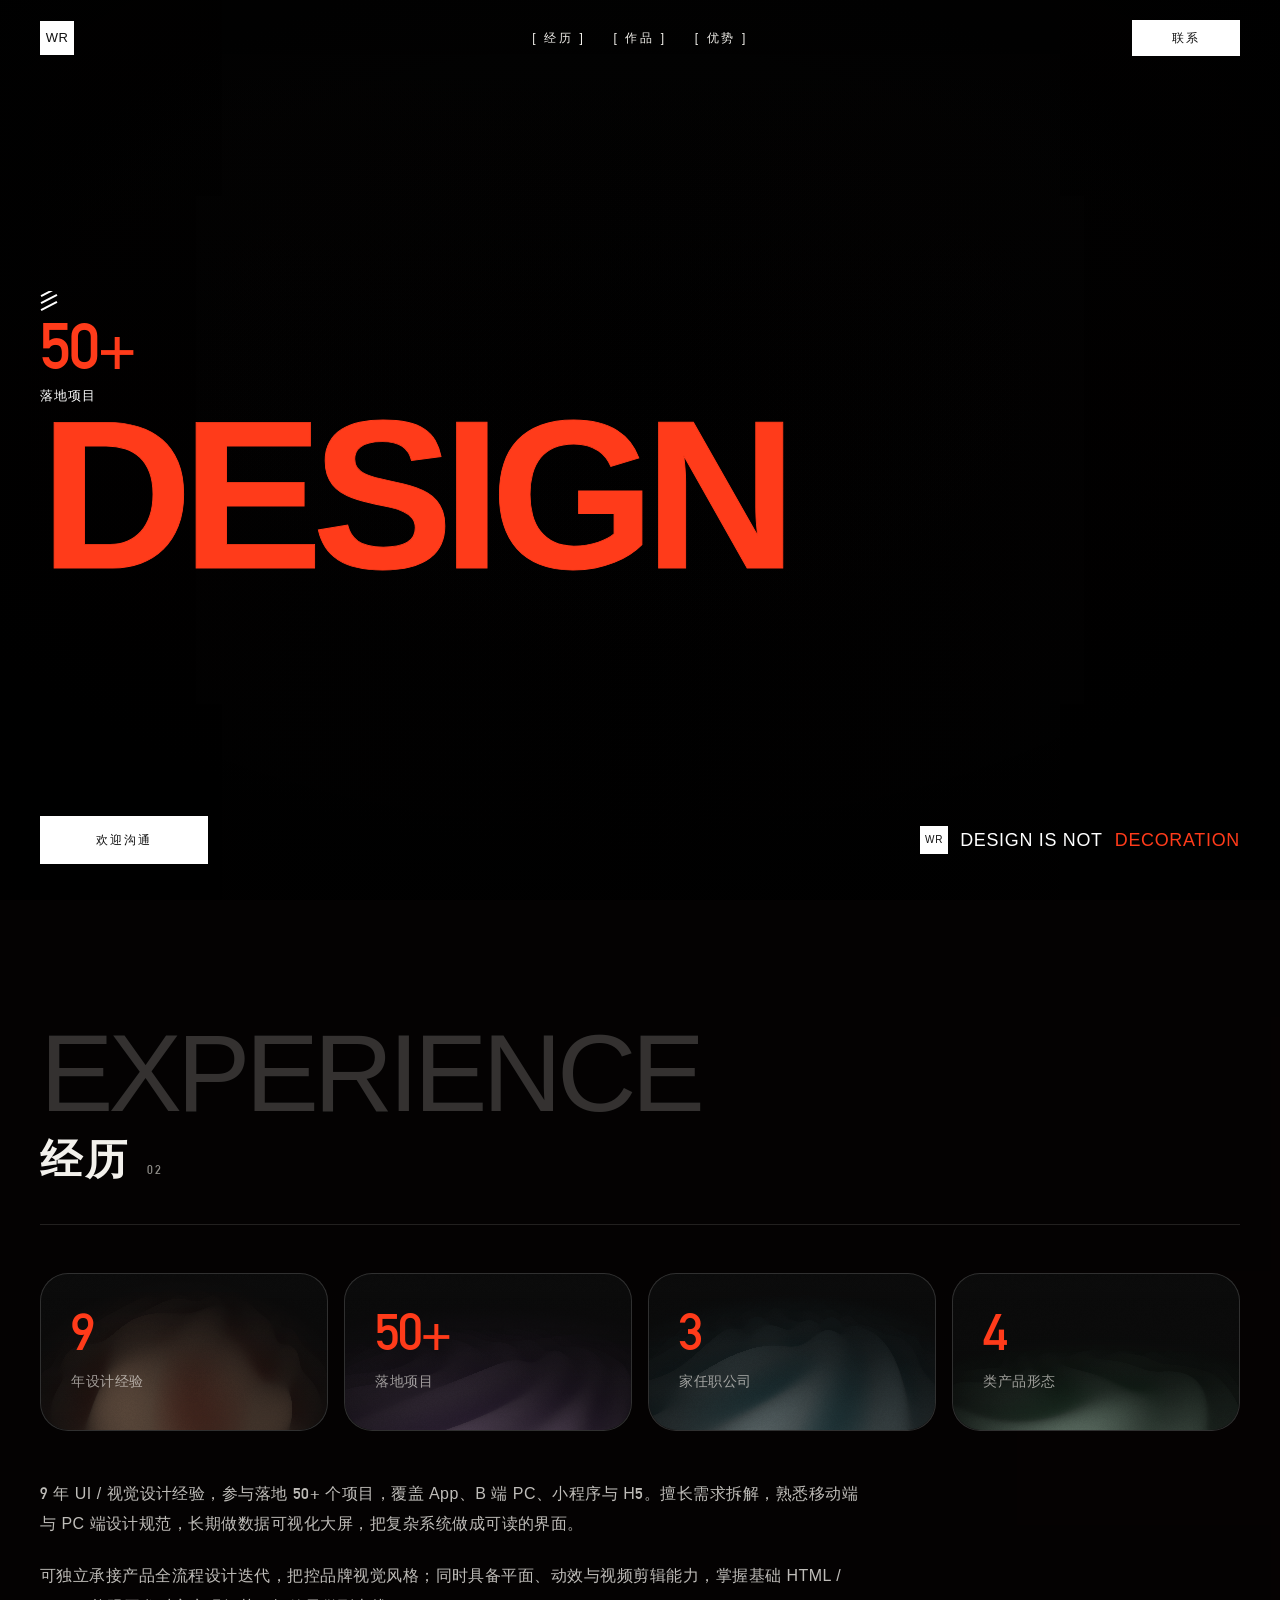
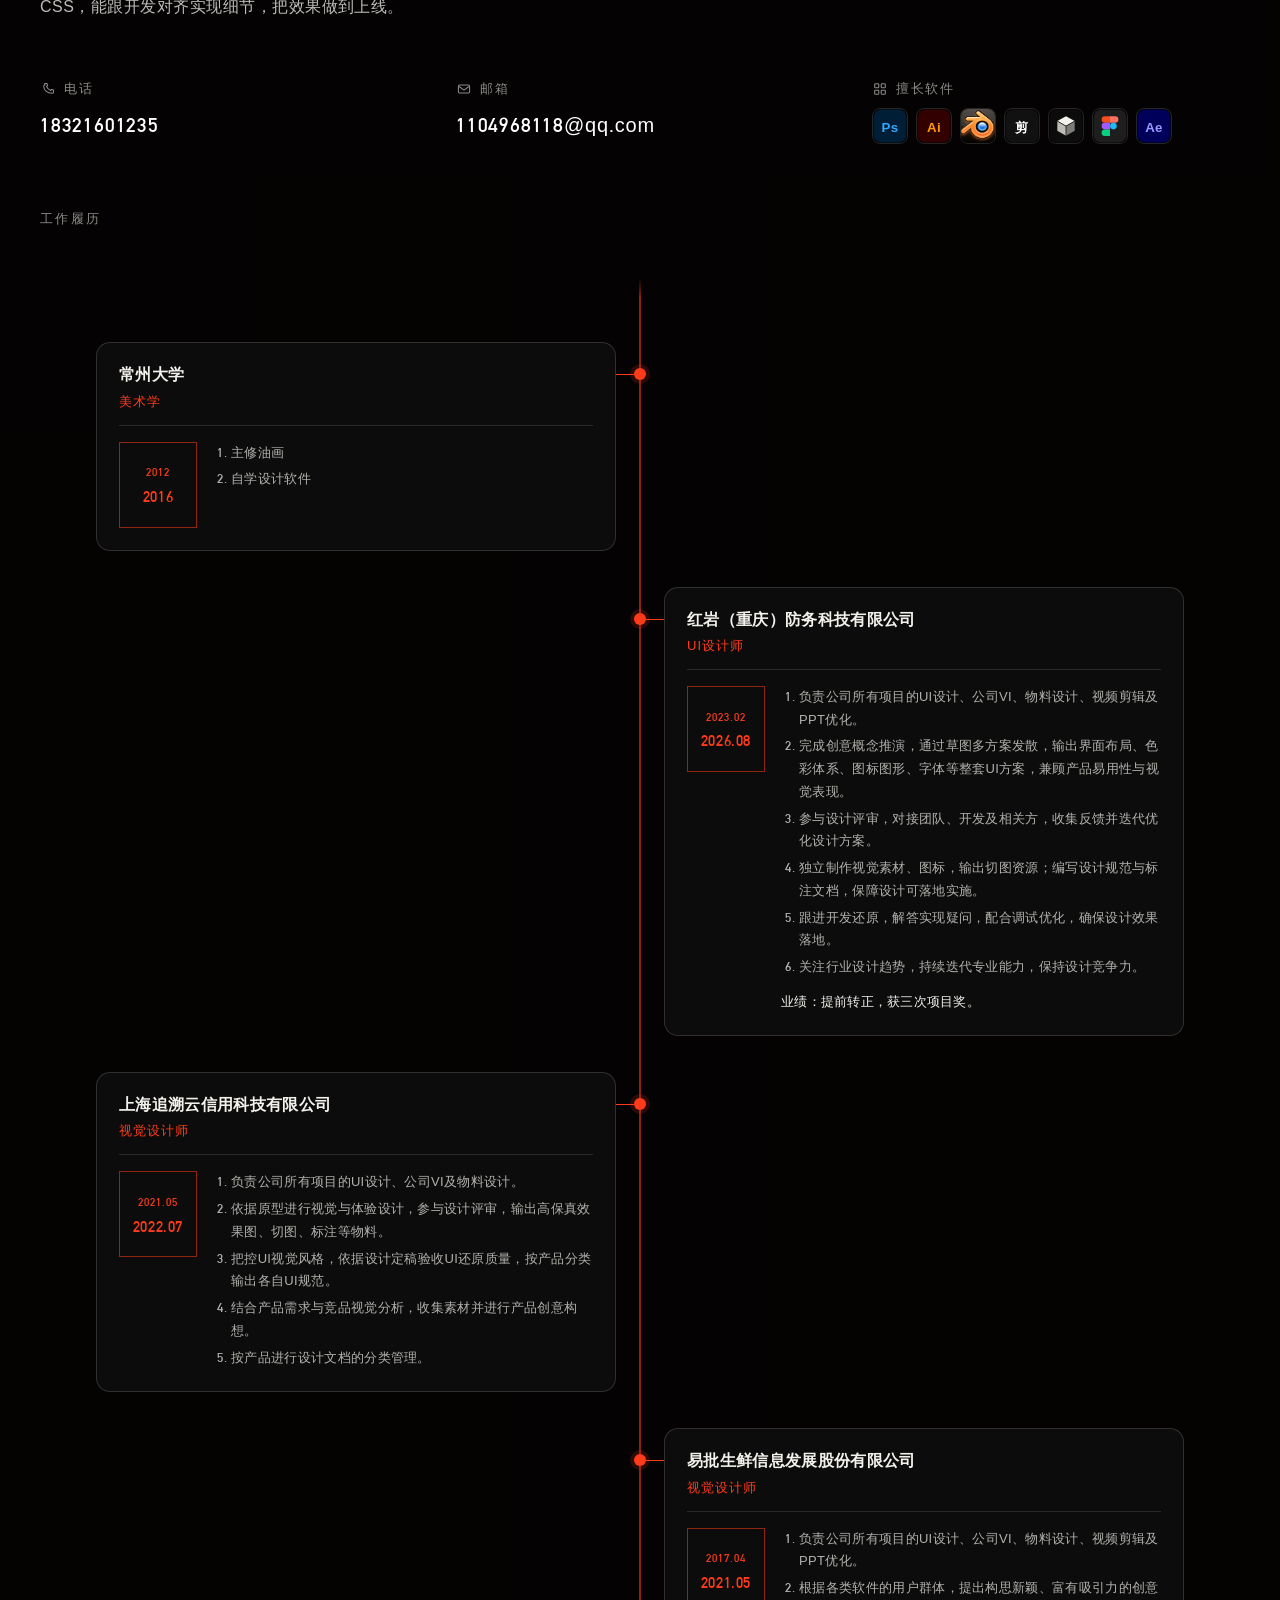
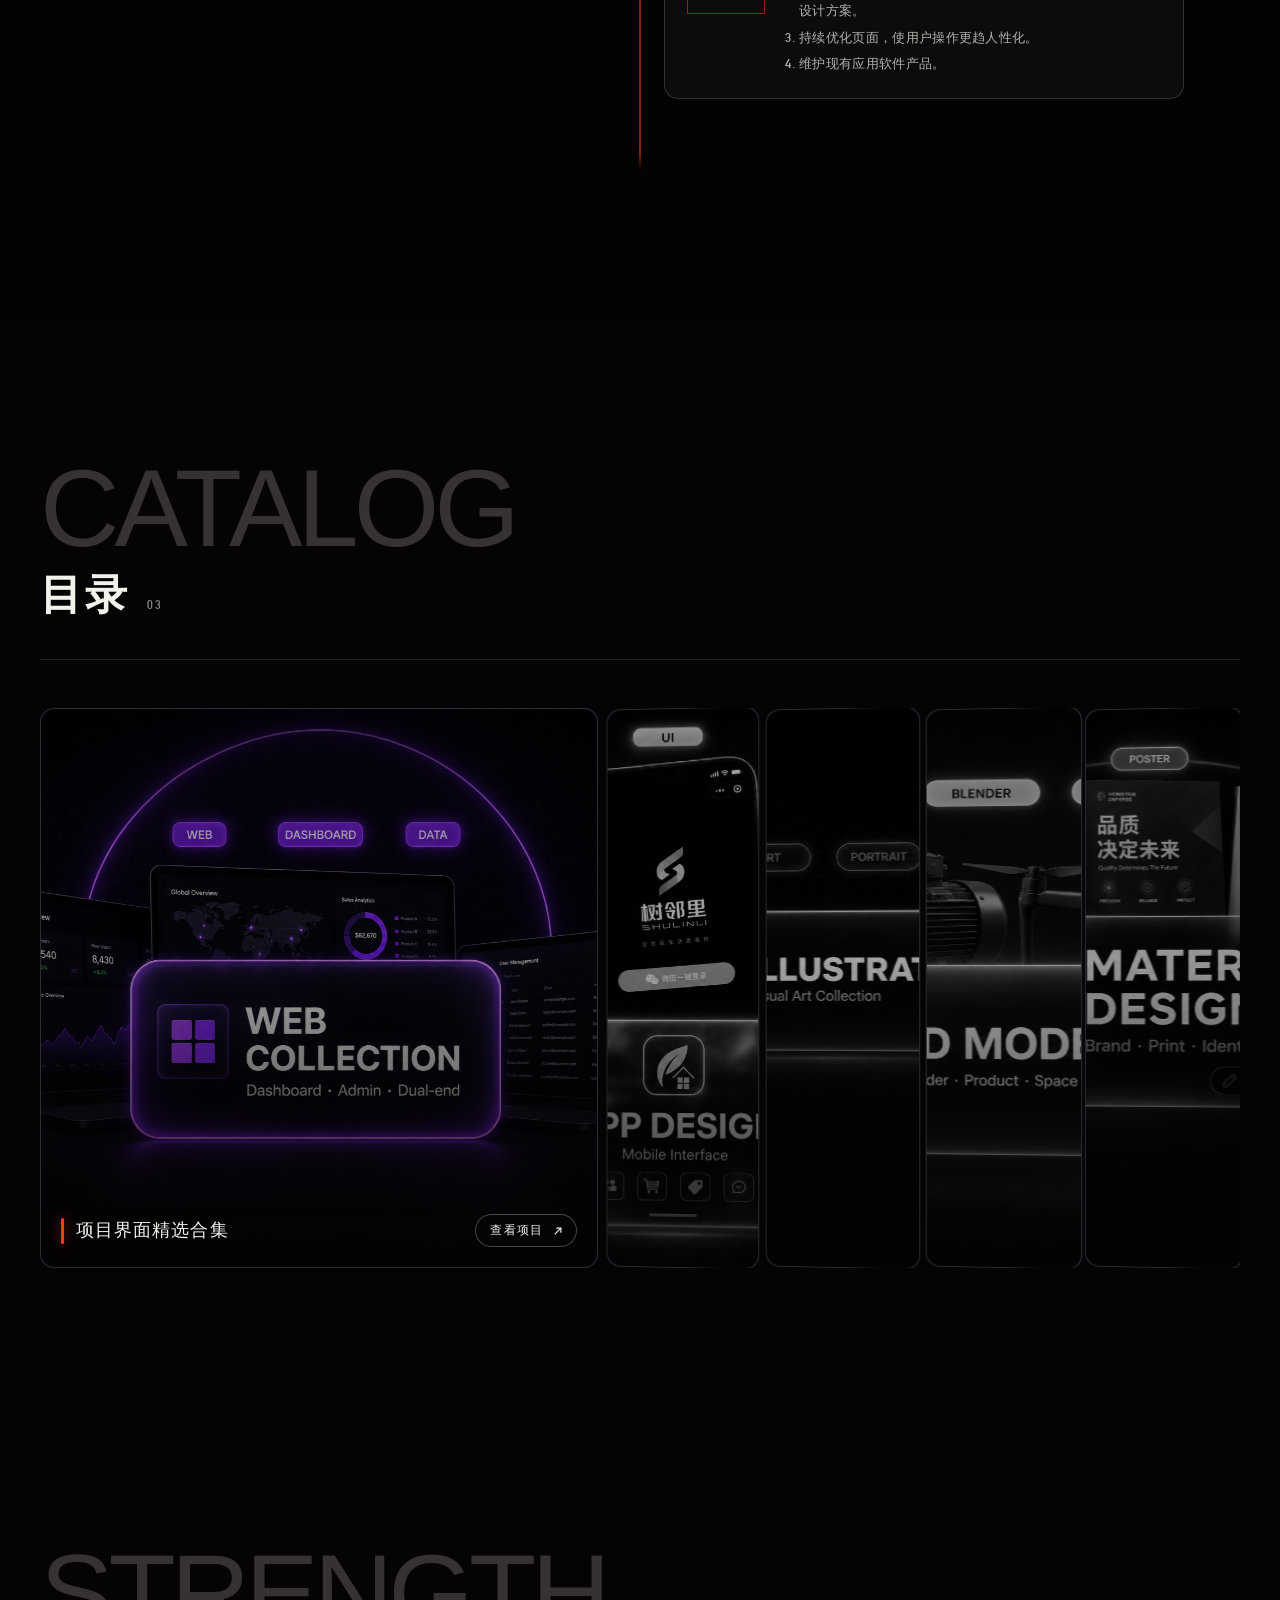
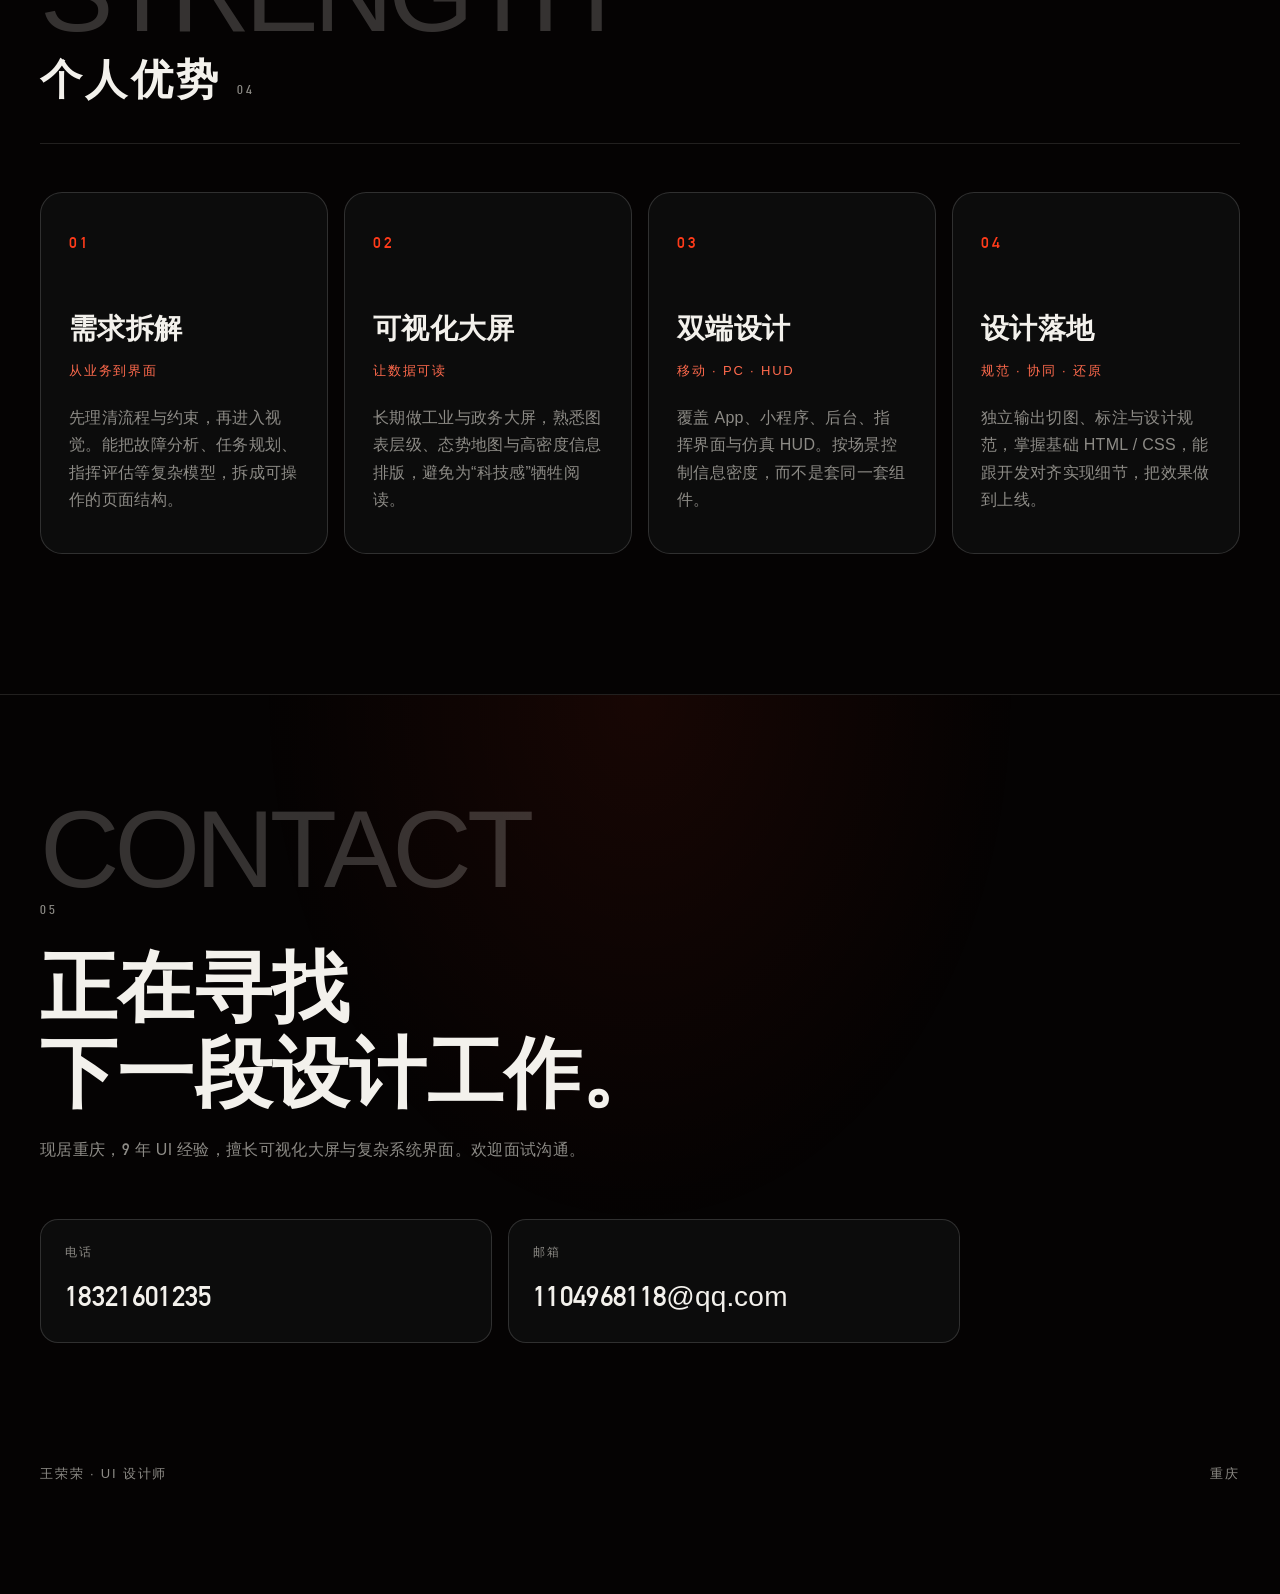
==== index.html @ 86497fc0 "first commit" ====
<!doctype html>
<html lang="zh-CN">
  <head>
    <meta charset="UTF-8" />
    <link
      rel="icon"
      href="data:image/svg+xml,<svg xmlns='http://www.w3.org/2000/svg' viewBox='0 0 64 64'><rect width='64' height='64' fill='%23080908'/><text x='32' y='42' text-anchor='middle' font-family='Arial,sans-serif' font-size='18' font-weight='700' fill='%23FF3B1A'>WR</text></svg>"
    />
    <meta name="viewport" content="width=device-width, initial-scale=1.0" />
    <meta
      name="description"
      content="王荣荣 · UI 设计师作品集。9 年经验，专注复杂系统界面、可视化大屏与产品全流程设计。"
    />
    <title>王荣荣 · UI 设计师</title>
    <script type="module" crossorigin src="/assets/index-Dcr6hESl.js"></script>
    <link rel="stylesheet" crossorigin href="/assets/index-B7VKKVkh.css" />
  </head>
  <body>
    <div id="root"></div>
  </body>
</html>
---- assets/index-B7VKKVkh.css ----
.border-glow-card{--edge-proximity: 0;--cursor-angle: 45deg;--edge-sensitivity: 30;--color-sensitivity: calc(var(--edge-sensitivity) + 20);--border-radius: 28px;--glow-padding: 40px;--cone-spread: 25;position:relative;border-radius:var(--border-radius);isolation:isolate;transform:translateZ(.01px);display:grid;border:1px solid rgb(255 255 255 / 15%);background:var(--card-bg, #120F17);overflow:visible;box-shadow:#0000001a 0 1px 2px,#0000001a 0 2px 4px,#0000001a 0 4px 8px,#0000001a 0 8px 16px,#0000001a 0 16px 32px,#0000001a 0 32px 64px}.border-glow-card--light{border-color:#18181b1f;box-shadow:#18181b0a 0 1px 2px,#18181b0d 0 8px 24px}.border-glow-card--light:after,.border-glow-card--light>.edge-light{mix-blend-mode:normal}.border-glow-card:before,.border-glow-card:after,.border-glow-card>.edge-light{content:"";position:absolute;top:0;right:0;bottom:0;left:0;border-radius:inherit;transition:opacity .25s ease-out;z-index:-1}.border-glow-card:not(:hover):not(.sweep-active):before,.border-glow-card:not(:hover):not(.sweep-active):after,.border-glow-card:not(:hover):not(.sweep-active)>.edge-light{opacity:0;transition:opacity .75s ease-in-out}.border-glow-card:before{border:1px solid transparent;background:linear-gradient(var(--card-bg, #120F17) 0 100%) padding-box,linear-gradient(#fff0,#fff0) border-box,var(--gradient-one, radial-gradient(at 80% 55%, hsla(268, 100%, 76%, 1) 0px, transparent 50%)) border-box,var(--gradient-two, radial-gradient(at 69% 34%, hsla(349, 100%, 74%, 1) 0px, transparent 50%)) border-box,var(--gradient-three, radial-gradient(at 8% 6%, hsla(136, 100%, 78%, 1) 0px, transparent 50%)) border-box,var(--gradient-four, radial-gradient(at 41% 38%, hsla(192, 100%, 64%, 1) 0px, transparent 50%)) border-box,var(--gradient-five, radial-gradient(at 86% 85%, hsla(186, 100%, 74%, 1) 0px, transparent 50%)) border-box,var(--gradient-six, radial-gradient(at 82% 18%, hsla(52, 100%, 65%, 1) 0px, transparent 50%)) border-box,var(--gradient-seven, radial-gradient(at 51% 4%, hsla(12, 100%, 72%, 1) 0px, transparent 50%)) border-box,var(--gradient-base, linear-gradient(#c299ff 0 100%)) border-box;opacity:calc((var(--edge-proximity) - var(--color-sensitivity)) / (100 - var(--color-sensitivity)));-webkit-mask-image:conic-gradient(from var(--cursor-angle) at center,black calc(var(--cone-spread) * 1%),transparent calc((var(--cone-spread) + 15) * 1%),transparent calc((100 - var(--cone-spread) - 15) * 1%),black calc((100 - var(--cone-spread)) * 1%));mask-image:conic-gradient(from var(--cursor-angle) at center,black calc(var(--cone-spread) * 1%),transparent calc((var(--cone-spread) + 15) * 1%),transparent calc((100 - var(--cone-spread) - 15) * 1%),black calc((100 - var(--cone-spread)) * 1%))}.border-glow-card:after{border:1px solid transparent;background:var(--gradient-one, radial-gradient(at 80% 55%, hsla(268, 100%, 76%, 1) 0px, transparent 50%)) padding-box,var(--gradient-two, radial-gradient(at 69% 34%, hsla(349, 100%, 74%, 1) 0px, transparent 50%)) padding-box,var(--gradient-three, radial-gradient(at 8% 6%, hsla(136, 100%, 78%, 1) 0px, transparent 50%)) padding-box,var(--gradient-four, radial-gradient(at 41% 38%, hsla(192, 100%, 64%, 1) 0px, transparent 50%)) padding-box,var(--gradient-five, radial-gradient(at 86% 85%, hsla(186, 100%, 74%, 1) 0px, transparent 50%)) padding-box,var(--gradient-six, radial-gradient(at 82% 18%, hsla(52, 100%, 65%, 1) 0px, transparent 50%)) padding-box,var(--gradient-seven, radial-gradient(at 51% 4%, hsla(12, 100%, 72%, 1) 0px, transparent 50%)) padding-box,var(--gradient-base, linear-gradient(#c299ff 0 100%)) padding-box;-webkit-mask-image:linear-gradient(to bottom,#000,#000),radial-gradient(ellipse at 50% 50%,black 40%,transparent 65%),radial-gradient(ellipse at 66% 66%,black 5%,transparent 40%),radial-gradient(ellipse at 33% 33%,black 5%,transparent 40%),radial-gradient(ellipse at 66% 33%,black 5%,transparent 40%),radial-gradient(ellipse at 33% 66%,black 5%,transparent 40%),conic-gradient(from var(--cursor-angle) at center,transparent 5%,black 15%,black 85%,transparent 95%);mask-image:linear-gradient(to bottom,#000,#000),radial-gradient(ellipse at 50% 50%,black 40%,transparent 65%),radial-gradient(ellipse at 66% 66%,black 5%,transparent 40%),radial-gradient(ellipse at 33% 33%,black 5%,transparent 40%),radial-gradient(ellipse at 66% 33%,black 5%,transparent 40%),radial-gradient(ellipse at 33% 66%,black 5%,transparent 40%),conic-gradient(from var(--cursor-angle) at center,transparent 5%,black 15%,black 85%,transparent 95%);-webkit-mask-composite:source-out,source-over,source-over,source-over,source-over,source-over;mask-composite:subtract,add,add,add,add,add;opacity:calc(var(--fill-opacity, .5) * (var(--edge-proximity) - var(--color-sensitivity)) / (100 - var(--color-sensitivity)));mix-blend-mode:soft-light}.border-glow-card>.edge-light{inset:calc(var(--glow-padding) * -1);pointer-events:none;z-index:1;-webkit-mask-image:conic-gradient(from var(--cursor-angle) at center,black 2.5%,transparent 10%,transparent 90%,black 97.5%);mask-image:conic-gradient(from var(--cursor-angle) at center,black 2.5%,transparent 10%,transparent 90%,black 97.5%);opacity:calc((var(--edge-proximity) - var(--edge-sensitivity)) / (100 - var(--edge-sensitivity)));mix-blend-mode:plus-lighter}.border-glow-card>.edge-light:before{content:"";position:absolute;inset:var(--glow-padding);border-radius:inherit;box-shadow:inset 0 0 0 1px var(--glow-color, hsl(40deg 80% 80% / 100%)),inset 0 0 1px 0 var(--glow-color-60, hsl(40deg 80% 80% / 60%)),inset 0 0 3px 0 var(--glow-color-50, hsl(40deg 80% 80% / 50%)),inset 0 0 6px 0 var(--glow-color-40, hsl(40deg 80% 80% / 40%)),inset 0 0 15px 0 var(--glow-color-30, hsl(40deg 80% 80% / 30%)),inset 0 0 25px 2px var(--glow-color-20, hsl(40deg 80% 80% / 20%)),inset 0 0 50px 2px var(--glow-color-10, hsl(40deg 80% 80% / 10%)),0 0 1px 0 var(--glow-color-60, hsl(40deg 80% 80% / 60%)),0 0 3px 0 var(--glow-color-50, hsl(40deg 80% 80% / 50%)),0 0 6px 0 var(--glow-color-40, hsl(40deg 80% 80% / 40%)),0 0 15px 0 var(--glow-color-30, hsl(40deg 80% 80% / 30%)),0 0 25px 2px var(--glow-color-20, hsl(40deg 80% 80% / 20%)),0 0 50px 2px var(--glow-color-10, hsl(40deg 80% 80% / 10%))}.border-glow-inner{display:flex;flex-direction:column;position:relative;overflow:auto;z-index:1}.gradient-waves-container{position:relative;width:100%;height:100%;overflow:hidden}.accordion-gallery{--ag-accent: #ffffff;--ag-overlay: #060010;--ag-text: #ffffff;--ag-gap: 10px;--ag-radius: 16px;--ag-media-size: 320px;display:flex;flex-direction:row;gap:var(--ag-gap);width:100%;max-width:100%;perspective:1400px;perspective-origin:50% 50%}.accordion-gallery .ag-glow{flex:1 1 0;min-width:0;min-height:0;height:100%;transform-style:preserve-3d;transform-origin:center center;will-change:flex-grow,transform;box-shadow:none}.accordion-gallery .ag-glow .border-glow-inner{height:100%;overflow:hidden;border-radius:inherit}.accordion-gallery--vertical{flex-direction:column}.ag-panel{position:relative;height:100%;min-width:0;min-height:100%;overflow:hidden;border-radius:inherit;cursor:pointer;display:block;text-decoration:none;outline:none;background:transparent;box-shadow:none;-webkit-tap-highlight-color:transparent}.ag-panel:focus-visible{box-shadow:0 0 0 2px var(--ag-accent),0 10px 30px -18px #000c}.ag-panel__frame{position:absolute;top:0;right:0;bottom:0;left:0;overflow:hidden;border-radius:inherit}.ag-panel__media{--ag-gray: 1;--ag-dim: .35;position:absolute;top:50%;left:50%;width:var(--ag-media-size);height:100%;filter:grayscale(var(--ag-gray));will-change:transform,filter}.accordion-gallery--vertical .ag-panel__media{width:100%;height:var(--ag-media-size)}.ag-panel__media img{width:100%;height:100%;max-width:none;object-fit:cover;display:block;-webkit-user-select:none;user-select:none;-webkit-user-drag:none}.ag-panel__overlay{position:absolute;top:0;right:0;bottom:0;left:0;pointer-events:none;background:linear-gradient(180deg,transparent 45%,color-mix(in srgb,var(--ag-overlay) 78%,transparent) 100%),color-mix(in srgb,var(--ag-overlay) calc(var(--ag-dim, .35) * 100%),transparent)}.ag-panel__label{position:absolute;left:20px;bottom:20px;right:20px;display:flex;align-items:center;gap:12px;pointer-events:none;z-index:2}.ag-panel__bar{flex:0 0 auto;width:3px;height:26px;border-radius:3px;background:var(--ag-accent);opacity:0;box-shadow:0 0 12px color-mix(in srgb,var(--ag-accent) 60%,transparent)}.ag-panel__copy{flex:1;min-width:0;display:flex;align-items:center;justify-content:space-between;gap:16px;opacity:0}.ag-panel__text{color:var(--ag-text);font-family:inherit;font-weight:500;font-size:clamp(1rem,1.4vw,1.4rem);letter-spacing:.06em;white-space:nowrap;overflow:hidden;text-overflow:ellipsis;text-shadow:0 2px 14px rgba(0,0,0,.55)}.ag-panel__open{flex:0 0 auto;display:inline-flex;align-items:center;gap:8px;padding:7px 12px 7px 14px;border:1px solid rgba(243,241,236,.28);border-radius:999px;color:var(--ag-text);background:#08080873;font-family:inherit;font-size:12px;font-weight:500;letter-spacing:.12em;white-space:nowrap;text-shadow:none;-webkit-backdrop-filter:blur(10px);backdrop-filter:blur(10px);cursor:pointer}.ag-panel__open svg{width:12px;height:12px;stroke:currentColor;stroke-width:1.6;fill:none;stroke-linecap:round;stroke-linejoin:round}.ag-panel--active .ag-panel__open{pointer-events:auto}.ag-panel__open:hover{color:var(--ag-accent);border-color:color-mix(in srgb,var(--ag-accent) 70%,transparent)}@media (max-width: 520px){.accordion-gallery{flex-direction:column;perspective:none;height:auto!important}.ag-glow,.ag-panel{min-height:84px;transform:none!important}.accordion-gallery .ag-panel__media{width:100%;height:var(--ag-media-size)}}@media (prefers-reduced-motion: reduce){.ag-panel,.ag-panel__media{will-change:auto}}.project-modal{position:fixed;top:0;right:0;bottom:0;left:0;z-index:80;display:grid;place-items:center;padding:24px}.project-modal-backdrop{position:absolute;top:0;right:0;bottom:0;left:0;border:0;padding:0;background:#050303c7;cursor:pointer}.project-modal-frame{position:relative;z-index:1;display:grid;grid-template-rows:auto minmax(0,1fr);width:min(1204px,calc((100vw - 48px)*.7));height:min(960px,calc(100vh - 48px));overflow:hidden;border:1px solid var(--line);border-radius:18px;background:#0c0c0c;box-shadow:0 40px 80px #00000073}.project-modal-head{display:flex;align-items:flex-start;justify-content:space-between;gap:24px;padding:22px 28px;border-bottom:1px solid var(--line)}.project-modal-head p{color:var(--muted);font-size:12px;letter-spacing:.16em}.project-modal-head h2{margin-top:6px;font-family:var(--sans);font-size:28px;font-weight:600;letter-spacing:.04em;line-height:1.3}.project-modal-close{position:relative;flex:0 0 auto;width:42px;height:42px;border:1px solid var(--line);border-radius:50%;background:transparent;cursor:pointer}.project-modal-close span{position:absolute;left:12px;right:12px;top:50%;height:1px;background:var(--paper)}.project-modal-close span:first-child{transform:rotate(45deg)}.project-modal-close span:last-child{transform:rotate(-45deg)}.project-modal-close:hover{border-color:var(--accent)}.project-modal-close:hover span{background:var(--accent)}.project-modal-body{min-height:0;overflow:auto;background:#090909;scrollbar-width:thin;scrollbar-color:rgba(255,59,26,.55) #121010}.project-modal-body::-webkit-scrollbar{width:6px}.project-modal-body::-webkit-scrollbar-track{background:#121010;border-left:1px solid rgba(243,241,236,.06)}.project-modal-body::-webkit-scrollbar-thumb{background:linear-gradient(180deg,#ff6a4dd9,#ff3b1ae6);border-radius:999px}.project-modal-body::-webkit-scrollbar-thumb:hover{background:#ff3b1a}.project-modal-pages{display:flex;flex-direction:column}.project-modal-pages.is-gallery{gap:32px;padding:32px}.project-modal-pages.is-gallery img{width:auto;max-width:100%;margin:0 auto}.project-modal-pages img,.project-modal-body img{width:100%;max-width:none;height:auto;display:block;image-rendering:auto}.project-modal-stage{min-height:100%;background:#090909}@media (max-width: 860px){.project-modal{padding:12px}.project-modal-frame{width:calc(100vw - 24px);height:calc(100vh - 24px);border-radius:14px}.project-modal-head{padding:16px 18px}.project-modal-head h2{font-size:20px}}.grainient-container{position:relative;width:100%;height:100%;overflow:hidden}@font-face{font-family:DIN Alternate;src:url(/fonts/DINAlternate-Bold.ttf) format("truetype");font-weight:100 900;font-style:normal;font-display:swap;unicode-range:U+0030-0039,U+002B,U+0025,U+002E,U+002C,U+002D}:root{--bg: #080908;--bg-2: #101110;--paper: #f3f1ec;--muted: #8d8b86;--line: rgba(243, 241, 236, .12);--accent: #ff3b1a;--sage: #ff6a4d;--shell: 1700px;--font: "DIN Alternate", "PingFang SC", "Hiragino Sans GB", "Microsoft YaHei", sans-serif;--serif: var(--font);--sans: var(--font);--latin: var(--font);--display: var(--font)}*{box-sizing:border-box;margin:0;padding:0}html{scroll-behavior:smooth;scroll-padding-top:76px;overflow-x:hidden;scrollbar-width:thin;scrollbar-color:rgba(243,241,236,.28) transparent}html::-webkit-scrollbar,body::-webkit-scrollbar{width:8px}html::-webkit-scrollbar-track,body::-webkit-scrollbar-track{background:#050303}html::-webkit-scrollbar-thumb,body::-webkit-scrollbar-thumb{background:#f3f1ec38;border-radius:999px}html::-webkit-scrollbar-thumb:hover,body::-webkit-scrollbar-thumb:hover{background:#ff3b1ab8}body{font-family:var(--sans);background:#050303;color:var(--paper);font-weight:300;line-height:1.7;letter-spacing:.02em}#root,.page{position:relative;min-height:100%}.page-bg{position:fixed;top:0;right:0;bottom:0;left:0;z-index:0;pointer-events:none}main{position:relative;z-index:1}a{color:inherit;text-decoration:none}img,svg,video,canvas{display:block;max-width:100%}.page-bg canvas{max-width:none;width:100%;height:100%}.shell{width:min(calc(100% - 80px),var(--shell));margin:0 auto}.kicker{display:flex;align-items:center;gap:14px;color:var(--accent);font-family:var(--latin);font-size:15px;letter-spacing:.18em;text-transform:uppercase}.kicker span{font-style:normal;font-family:var(--sans);font-size:12px;letter-spacing:.22em;color:var(--muted)}.clip{overflow:hidden;display:block}.clip-inner{display:block}.intro-curtain{position:fixed;top:0;right:0;bottom:0;left:0;z-index:50;display:grid;place-items:center;background:#050303}.intro-curtain-mark{width:52px;height:52px;display:grid;place-items:center;font-family:var(--display);font-size:18px;letter-spacing:.04em;background:#fff;color:#111}.section{padding:140px 0}.section-head{display:flex;flex-direction:column;align-items:stretch;padding-bottom:28px;margin-bottom:48px;border-bottom:1px solid var(--line)}.section-en-clip{margin-bottom:6px}.section-en{margin:0;font-family:var(--display);font-size:clamp(52px,8.6vw,128px);font-weight:400;line-height:.82;letter-spacing:-.045em;text-transform:uppercase;color:#f3f1ec33}.section-head-row{display:flex;align-items:baseline;justify-content:space-between;gap:24px}.section-head h2{font-family:var(--serif);font-size:42px;font-weight:600;letter-spacing:.08em}.section-head--start .section-en,.section-head--start .section-head-row,.section-head--start h2{text-align:left}.section-head--start .section-head-row{justify-content:flex-start;gap:16px}[data-reveal]{overflow:hidden}.nav{position:fixed;inset:0 0 auto;z-index:20;transition:background .35s ease,border-color .35s ease;border-bottom:1px solid transparent}.nav.is-solid{background:#080908db;border-bottom-color:var(--line);-webkit-backdrop-filter:blur(16px);backdrop-filter:blur(16px)}.nav-inner{height:76px;display:grid;grid-template-columns:1fr auto 1fr;align-items:center}.brand{display:flex;align-items:center}.brand-mark{width:34px;height:34px;display:grid;place-items:center;font-family:var(--display);font-size:13px;letter-spacing:.04em;background:#fff;color:#111}.nav-links{display:flex;gap:28px}.nav-links a{font-size:12px;color:var(--paper);letter-spacing:.22em;text-transform:uppercase}.nav-links a:before{content:"[";margin-right:6px;color:inherit}.nav-links a:after{content:"]";margin-left:6px;color:inherit}.nav-links a:hover{color:var(--accent)}.nav-contact{justify-self:end;min-width:108px;height:36px;display:grid;place-items:center;border:0;background:#fff;color:#111;font-size:12px;font-weight:500;letter-spacing:.16em}.nav-contact:hover{background:var(--accent);color:#fff}.hero{position:relative;min-height:100vh;overflow:hidden;display:flex;flex-direction:column}.hero-video-shift,.hero-veil{position:absolute;top:0;right:0;bottom:0;left:0;width:100%;height:100%}.hero-video-shift{overflow:hidden;z-index:0}.hero-video{width:100%;height:100%;object-fit:cover;z-index:0;background:#000;filter:brightness(.34) contrast(1.1) saturate(.8)}.hero-veil{background:radial-gradient(ellipse 68% 60% at 48% 40%,#05030300,#0503031f 44%,#0000009e),linear-gradient(90deg,#0503036b,#0503031a,#05030375),linear-gradient(180deg,#08090847,#0503030f 40%,#000000b8);box-shadow:inset 0 0 120px 52px #00000085;pointer-events:none;z-index:1}.hero-stage{position:relative;z-index:2;flex:1;min-height:0;display:flex;align-items:center}.hero-copy{display:flex;flex-direction:column;align-items:flex-start;gap:10px;padding-top:48px}.hero-stat-clip{width:auto}.hero-mega{margin:0;width:auto;max-width:none;font-family:PingFang SC,Hiragino Sans GB,sans-serif;font-size:clamp(100px,16.5vw,280px);font-weight:600;line-height:.74;letter-spacing:-.05em;color:var(--accent);text-align:left;pointer-events:none;text-transform:uppercase;-webkit-text-stroke:.9px currentColor}.hero-stat{color:#fff}.tally{display:flex;flex-direction:column;gap:5px;margin-bottom:12px}.tally i{display:block;width:18px;height:2px;background:#fff;transform:rotate(-28deg)}.hero-stat strong{display:block;font-family:var(--display);font-size:64px;line-height:.9;color:var(--accent);letter-spacing:-.03em}.hero-stat span:last-child{display:block;margin-top:8px;font-size:13px;letter-spacing:.08em;color:#fff}.hero-bar{position:relative;z-index:4;padding-bottom:36px}.hero-bar-inner{display:flex;align-items:center;justify-content:space-between;gap:24px}.hero-cta{display:inline-grid;place-items:center;min-width:168px;height:48px;padding:0 22px;background:#fff;color:#111;font-size:12px;font-weight:500;letter-spacing:.16em}.hero-cta:hover{background:var(--accent);color:#fff}.hero-slogan{display:flex;align-items:center;gap:12px;font-family:var(--display);font-size:clamp(14px,1.4vw,22px);letter-spacing:.04em;color:#fff}.hero-slogan em{font-style:normal;color:var(--accent)}.hero-mark{width:28px;height:28px;display:grid;place-items:center;font-size:10px;background:#fff;color:#111}.about{padding:128px 0 140px;background:#05030338}.about-stats{list-style:none;display:grid;grid-template-columns:repeat(4,minmax(0,1fr));gap:16px;margin-bottom:48px}.about-lead{max-width:820px;display:grid;gap:22px;margin-bottom:56px}.about-lead p{color:#f3f1ecc7;font-size:16px;line-height:1.9;letter-spacing:.03em}.about-tools{display:flex;flex-direction:column;align-items:flex-start;gap:8px}.about-tools ul{list-style:none;display:flex;flex-wrap:wrap;align-items:center;gap:8px;margin:0;padding:0}.about-tools li{display:flex}.about-tools .tool-icon{display:grid;place-items:center;width:36px;height:36px;border-radius:8px;overflow:hidden;border:1px solid #252525;box-sizing:border-box;transition:border-color .2s ease,transform .2s ease}.about-tools .tool-icon:hover{border-color:#f3f1ec47;transform:translateY(-1px)}.about-tools .tool-icon svg,.about-tools .tool-icon img{width:100%;height:100%;display:block;border:0;border-radius:0;object-fit:cover}.about-contacts{list-style:none;display:grid;grid-template-columns:repeat(3,minmax(0,1fr));gap:24px 48px;margin-bottom:64px}.about-stats li{min-height:0;overflow:visible}.stat-glow{height:100%;min-height:156px;box-shadow:none}.stat-glow .border-glow-inner{height:100%;overflow:hidden;border-radius:inherit}.glow-card{position:relative;overflow:hidden;isolation:isolate;display:flex;flex-direction:column;justify-content:center;gap:14px;min-height:156px;padding:28px 30px;background:transparent}.glow-card-waves{position:absolute;top:0;right:0;bottom:0;left:0;z-index:0;pointer-events:none}.glow-card-waves:after{content:"";position:absolute;top:0;right:0;bottom:0;left:0;background:linear-gradient(180deg,#0808080f,#08080847);pointer-events:none}.glow-card>:not(.glow-card-waves){position:relative;z-index:1}.about-stats strong{font-family:var(--display);font-size:clamp(40px,4vw,56px);font-weight:400;line-height:.9;letter-spacing:-.04em;color:var(--accent)}.about-stats span{color:#f3f1ec9e;font-size:14px;letter-spacing:.04em}.about-contacts a,.about-contacts div{display:flex;flex-direction:column;justify-content:flex-start;gap:8px;color:inherit}.about-contact-label{display:flex;align-items:center;gap:8px;color:var(--muted);font-size:13px;letter-spacing:.12em}.about-contact-label svg{width:16px;height:16px;stroke:currentColor;fill:none;stroke-width:1.6}.about-contacts strong{font-size:20px;font-weight:400;letter-spacing:.04em;color:#fff;overflow-wrap:anywhere}.about-contacts a:hover strong{color:var(--accent)}.about-resume-title{margin-bottom:36px;color:var(--muted);font-size:13px;letter-spacing:.18em}.resume-track{--axis: rgba(255, 59, 26, .55);position:relative;list-style:none;padding:58px 0 66px}.resume-track:before{content:"";position:absolute;left:50%;top:12px;bottom:12px;width:2px;transform:translate(-50%);background:linear-gradient(180deg,transparent,var(--axis) 20px,var(--axis) calc(100% - 20px),transparent)}.resume-track>li{display:grid;grid-template-columns:minmax(0,1fr) 48px minmax(0,1fr);grid-auto-flow:dense;align-items:start;padding:18px 0}.resume-track>li.is-left .resume-glow,.resume-track>li.is-right .resume-glow,.resume-rail{grid-row:1}.resume-track>li.is-left .resume-glow{grid-column:1;justify-self:end}.resume-track>li.is-right .resume-glow{grid-column:3;justify-self:start}.resume-rail{grid-column:2;position:relative;height:12px;margin-top:26px;display:flex;align-items:center;justify-content:center}.resume-dot{width:12px;height:12px;border-radius:50%;background:var(--accent);box-shadow:0 0 0 4px #ff3b1a29;z-index:1}.resume-stem{position:absolute;top:50%;height:1px;background:var(--accent)}.resume-track>li.is-left .resume-stem{left:0;right:calc(50% - 6px)}.resume-track>li.is-right .resume-stem{left:calc(50% - 6px);right:0}.resume-glow{width:min(100%,520px);box-shadow:none}.resume-glow .border-glow-inner{overflow:hidden;border-radius:inherit}.resume-card{padding:20px 22px 22px;background:transparent}.resume-card-head{margin-bottom:16px;padding-bottom:12px;border-bottom:1px solid var(--line)}.resume-card-head h3{font-family:var(--sans);font-size:16px;font-weight:600;letter-spacing:.02em;line-height:1.45}.resume-card-head p{margin-top:4px;color:var(--accent);font-size:13px;letter-spacing:.08em}.resume-card-body{display:grid;grid-template-columns:78px minmax(0,1fr);gap:16px;align-items:start}.resume-cal{display:flex;flex-direction:column;align-items:center;justify-content:center;gap:6px;min-height:86px;padding:10px 6px;border:1px solid color-mix(in srgb,var(--accent) 55%,transparent);color:var(--accent);text-align:center}.resume-cal span{font-size:11px;letter-spacing:.08em}.resume-cal strong{font-size:15px;font-weight:600;letter-spacing:.04em;line-height:1.2}.resume-copy ol{margin:0;padding-left:18px;list-style:decimal;color:#f3f1ecb8;font-size:13px;line-height:1.75}.resume-copy li+li{margin-top:4px}.resume-highlight{margin-top:12px;color:var(--paper);font-size:13px;font-weight:500;letter-spacing:.02em}.section.works{overflow:visible}@media (max-width: 860px){.works-gallery.accordion-gallery{flex-direction:column;perspective:none;height:auto!important}.works-gallery .ag-glow,.works-gallery .ag-panel{min-height:96px;transform:none!important}.works-gallery .ag-panel__media{width:100%;height:var(--ag-media-size)}}.strength-grid{display:grid;grid-template-columns:repeat(4,1fr);gap:16px}.strength-glow{height:100%;min-height:320px;box-shadow:none}.strength-glow .border-glow-inner{height:100%;overflow:hidden;border-radius:inherit}.strength-card{padding:36px 28px 40px;min-height:320px}.strength-index{display:block;margin-bottom:48px;color:var(--accent);font-family:var(--latin);letter-spacing:.16em}.strength-card h3{font-family:var(--serif);font-size:28px;font-weight:600;margin-bottom:8px}.strength-sub{color:var(--sage);font-size:13px;letter-spacing:.14em;margin-bottom:22px}.strength-card p:last-child{color:var(--muted)}.contact{min-height:100vh;display:grid;align-items:center;background:radial-gradient(ellipse at 50% 0%,rgba(255,59,26,.08),transparent 42%);border-top:1px solid var(--line)}.contact-head{margin-bottom:12px;border-bottom:0;padding-bottom:0}.contact h2{margin:24px 0 20px;font-family:var(--serif);font-size:clamp(52px,6vw,96px);font-weight:600;line-height:1.12}.contact-lead{color:var(--muted);margin-bottom:56px}.contact-actions{display:grid;grid-template-columns:1fr 1fr;gap:16px;max-width:920px}.contact-glow{box-shadow:none}.contact-glow .border-glow-inner{overflow:hidden;border-radius:inherit}.contact-actions a{display:flex;flex-direction:column;gap:10px;padding:22px 24px;font-family:var(--serif);font-size:28px}.contact-actions small{font-family:var(--sans);font-size:12px;letter-spacing:.2em;color:var(--muted)}.contact-actions a:hover{color:var(--accent)}.site-foot{margin-top:120px;display:flex;justify-content:space-between;color:var(--muted);font-size:13px;letter-spacing:.14em}@media (max-width: 1200px){.about-stats{grid-template-columns:repeat(2,minmax(0,1fr))}.strength-grid{grid-template-columns:1fr 1fr}}@media (max-width: 860px){.shell{width:min(calc(100% - 32px),var(--shell))}.nav-inner,.strength-grid,.contact-actions,.about-stats,.about-contacts{grid-template-columns:1fr}.nav-links{display:none}.hero-mega{font-size:96px;letter-spacing:-.06em;-webkit-text-stroke:.5px currentColor}.hero-copy{padding-top:88px;gap:8px}.resume-track{padding-left:0}.resume-track:before{left:11px;transform:none}.resume-track>li{grid-template-columns:24px minmax(0,1fr);padding:12px 0}.resume-track>li.is-left .resume-glow,.resume-track>li.is-right .resume-glow{grid-column:2;justify-self:stretch;width:100%}.resume-rail{grid-column:1;margin-top:18px}.resume-track>li.is-left .resume-stem,.resume-track>li.is-right .resume-stem{left:50%;right:-12px}.resume-card-body{grid-template-columns:1fr}.resume-cal{flex-direction:row;justify-content:flex-start;gap:10px;min-height:0;width:fit-content;padding:8px 12px}.contact h2{font-size:40px}}@media (prefers-reduced-motion: reduce){.intro-curtain{display:none}}
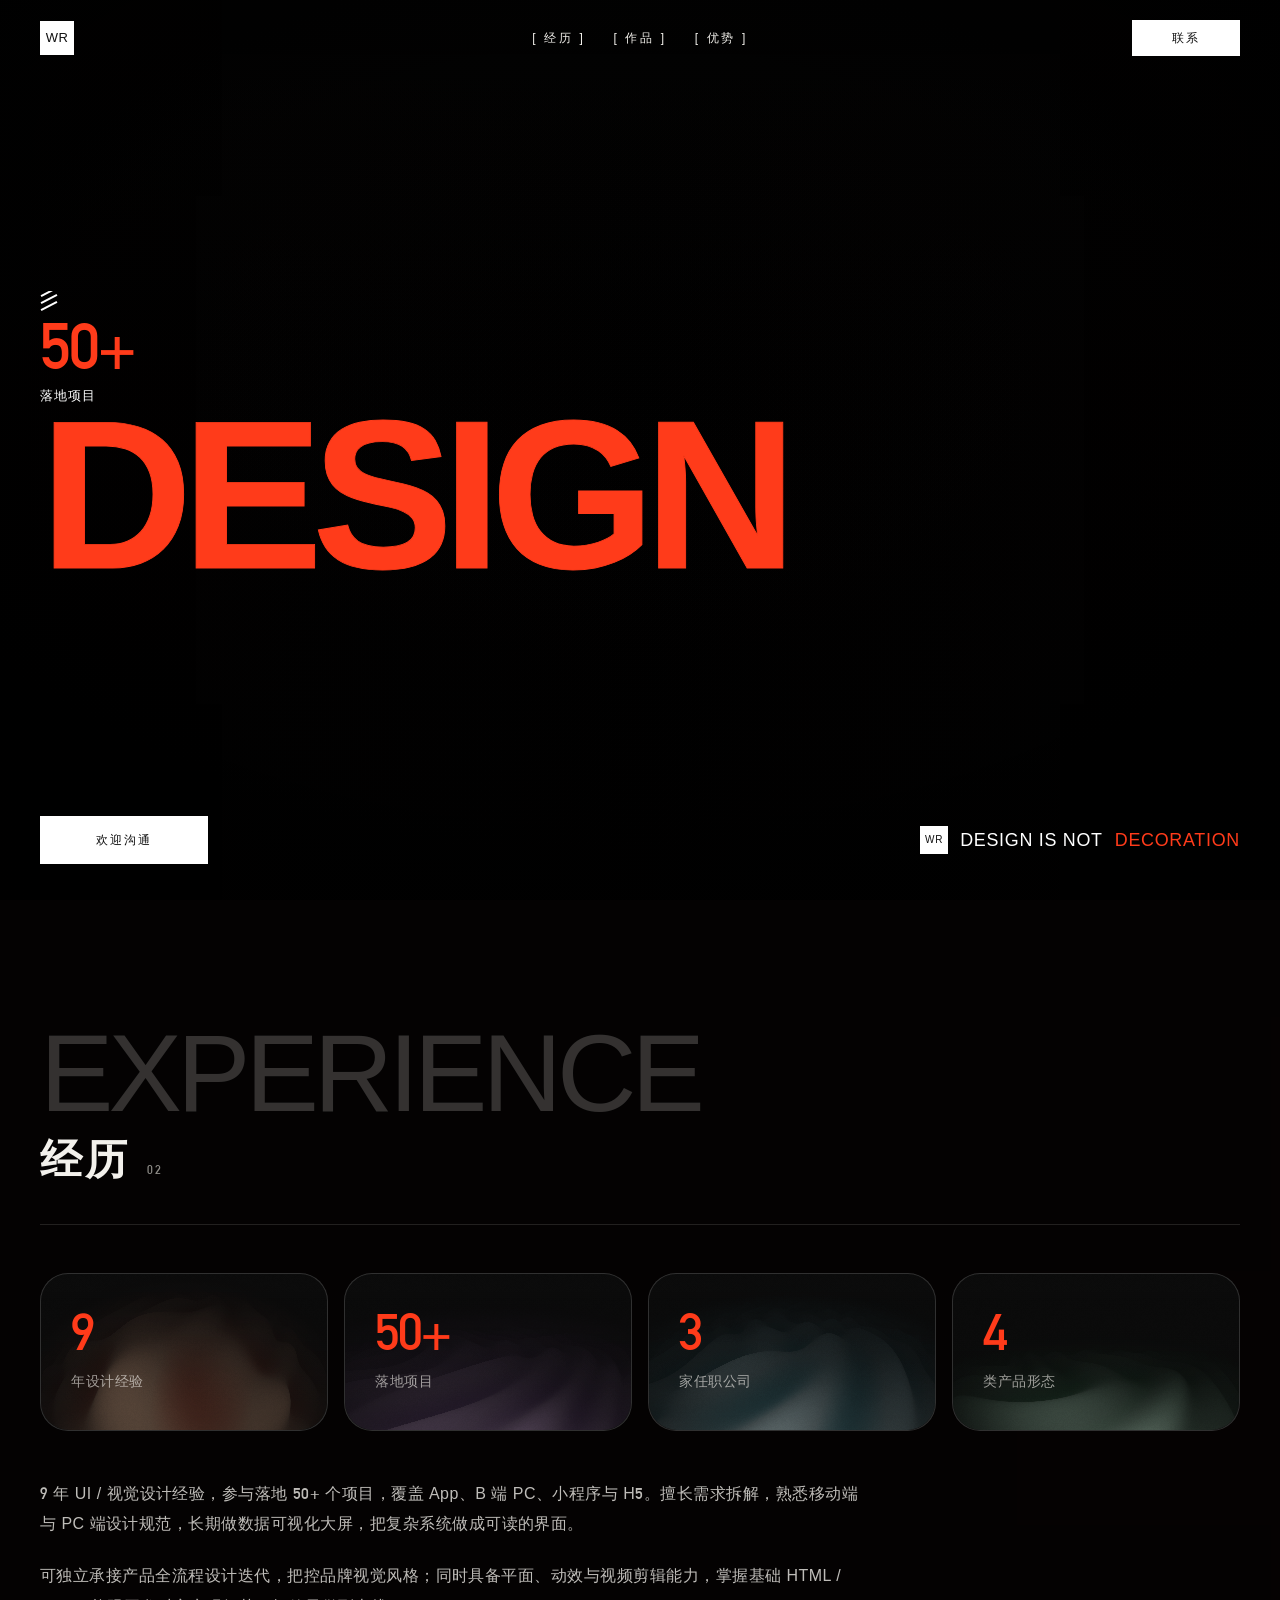
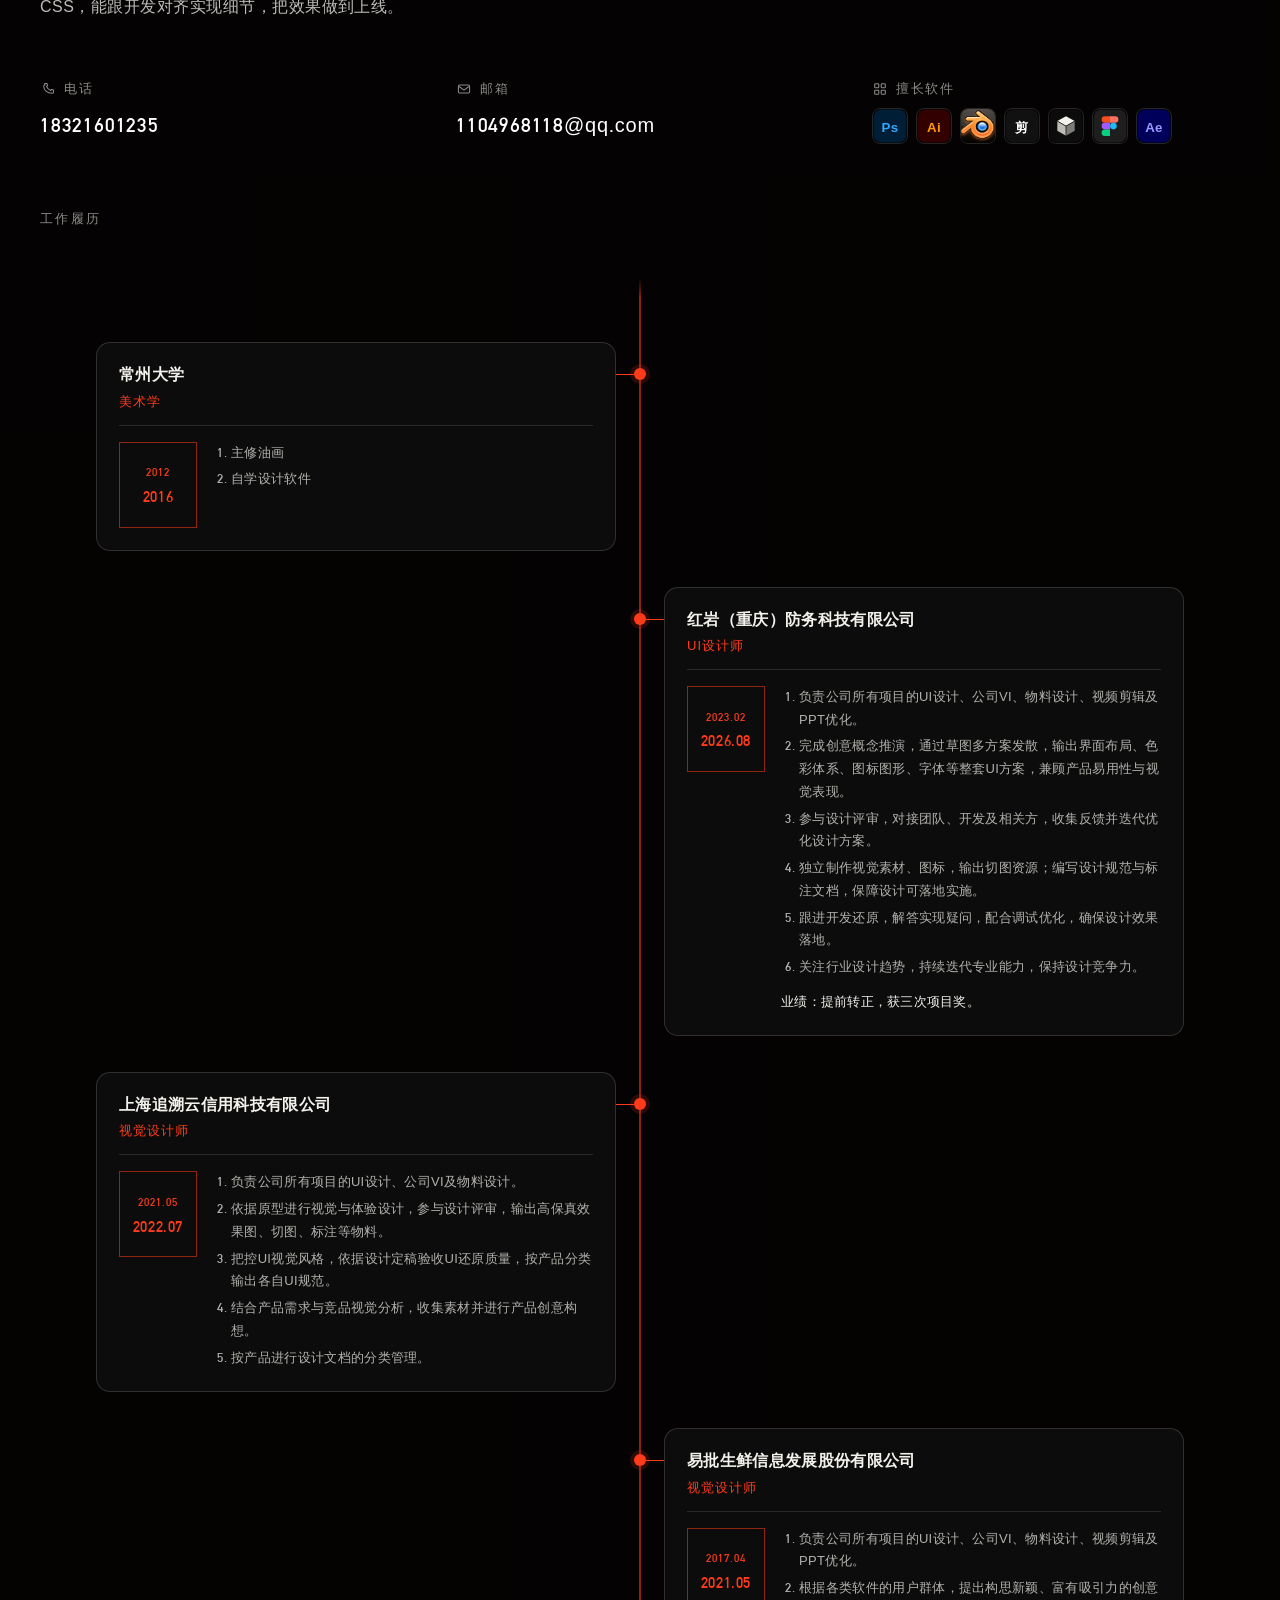
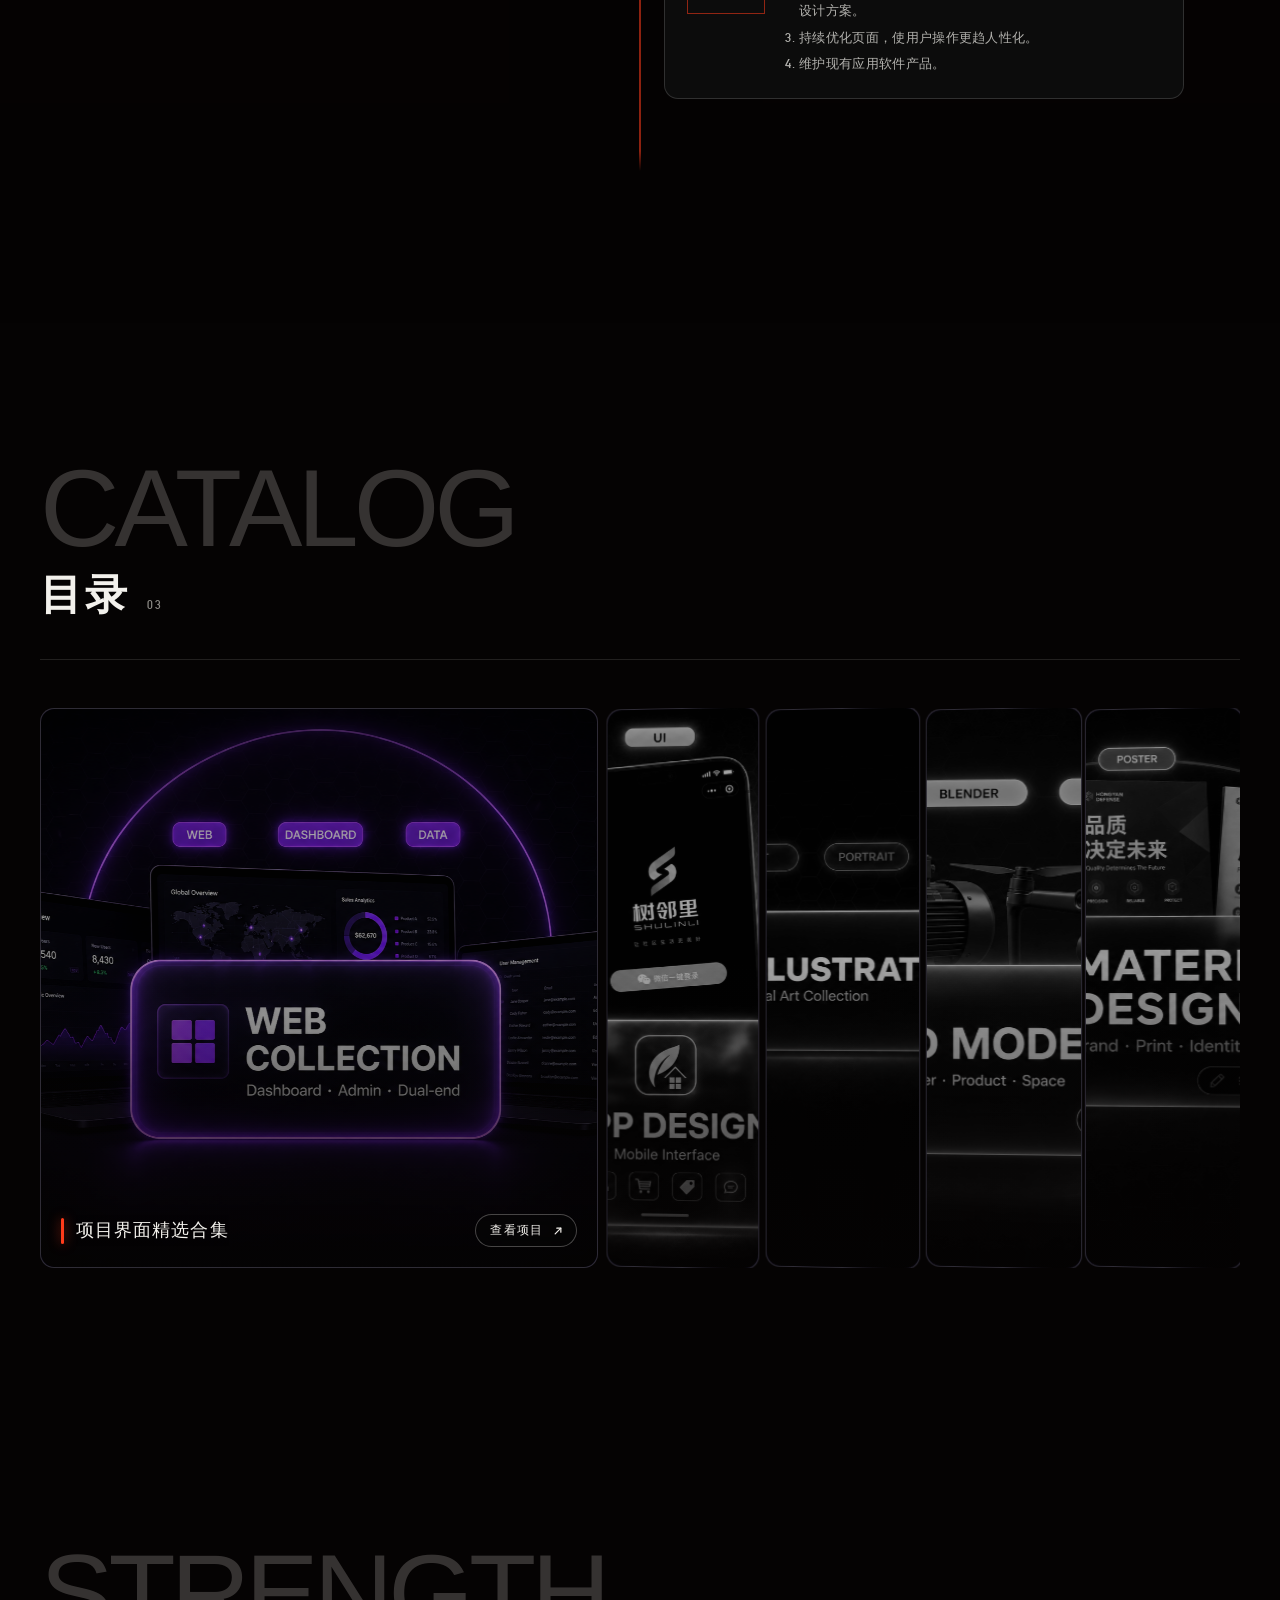
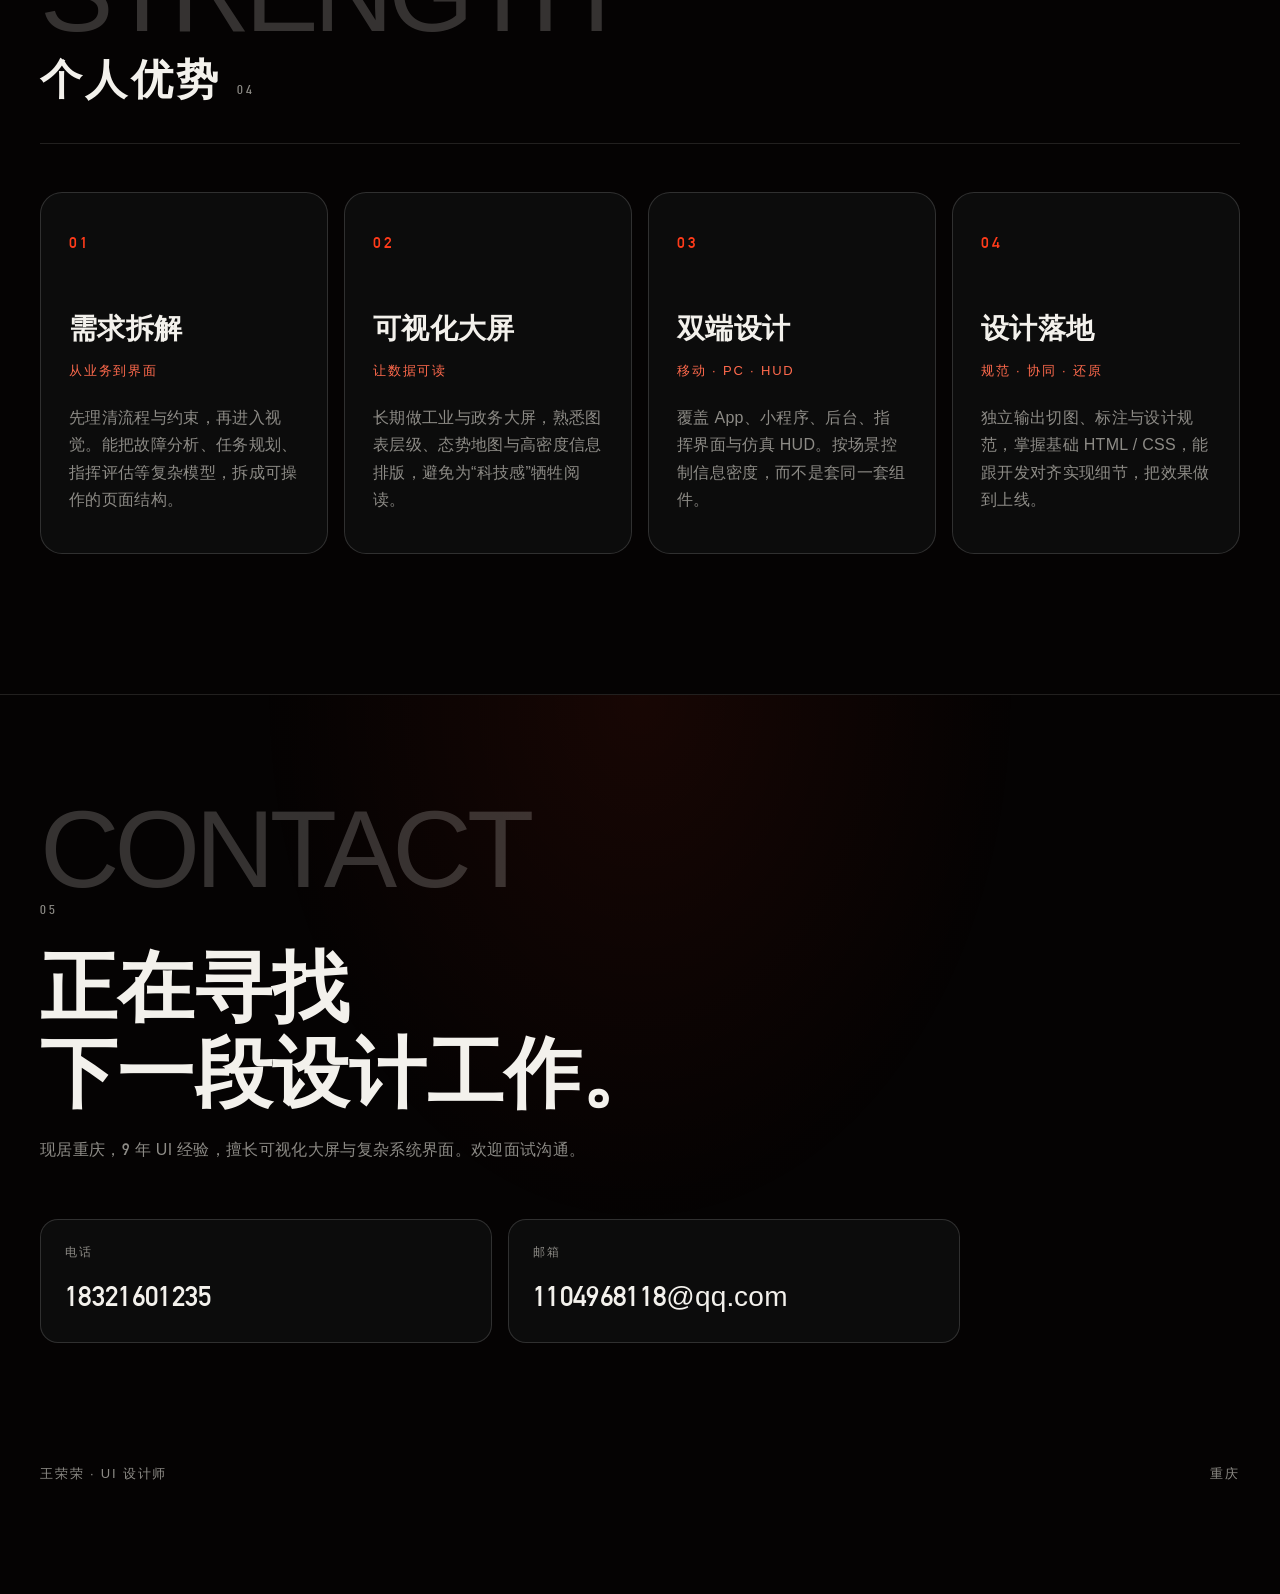
==== commit fa2c21b5: "first commit" ====
--- a/index.html
+++ b/index.html
@@ -12,8 +12,8 @@
       content="王荣荣 · UI 设计师作品集。9 年经验，专注复杂系统界面、可视化大屏与产品全流程设计。"
     />
     <title>王荣荣 · UI 设计师</title>
-    <script type="module" crossorigin src="/assets/index-Dcr6hESl.js"></script>
-    <link rel="stylesheet" crossorigin href="/assets/index-B7VKKVkh.css" />
+    <script type="module" crossorigin src="assets/index-Dcr6hESl.js"></script>
+    <link rel="stylesheet" crossorigin href="assets/index-B7VKKVkh.css" />
   </head>
   <body>
     <div id="root"></div>
